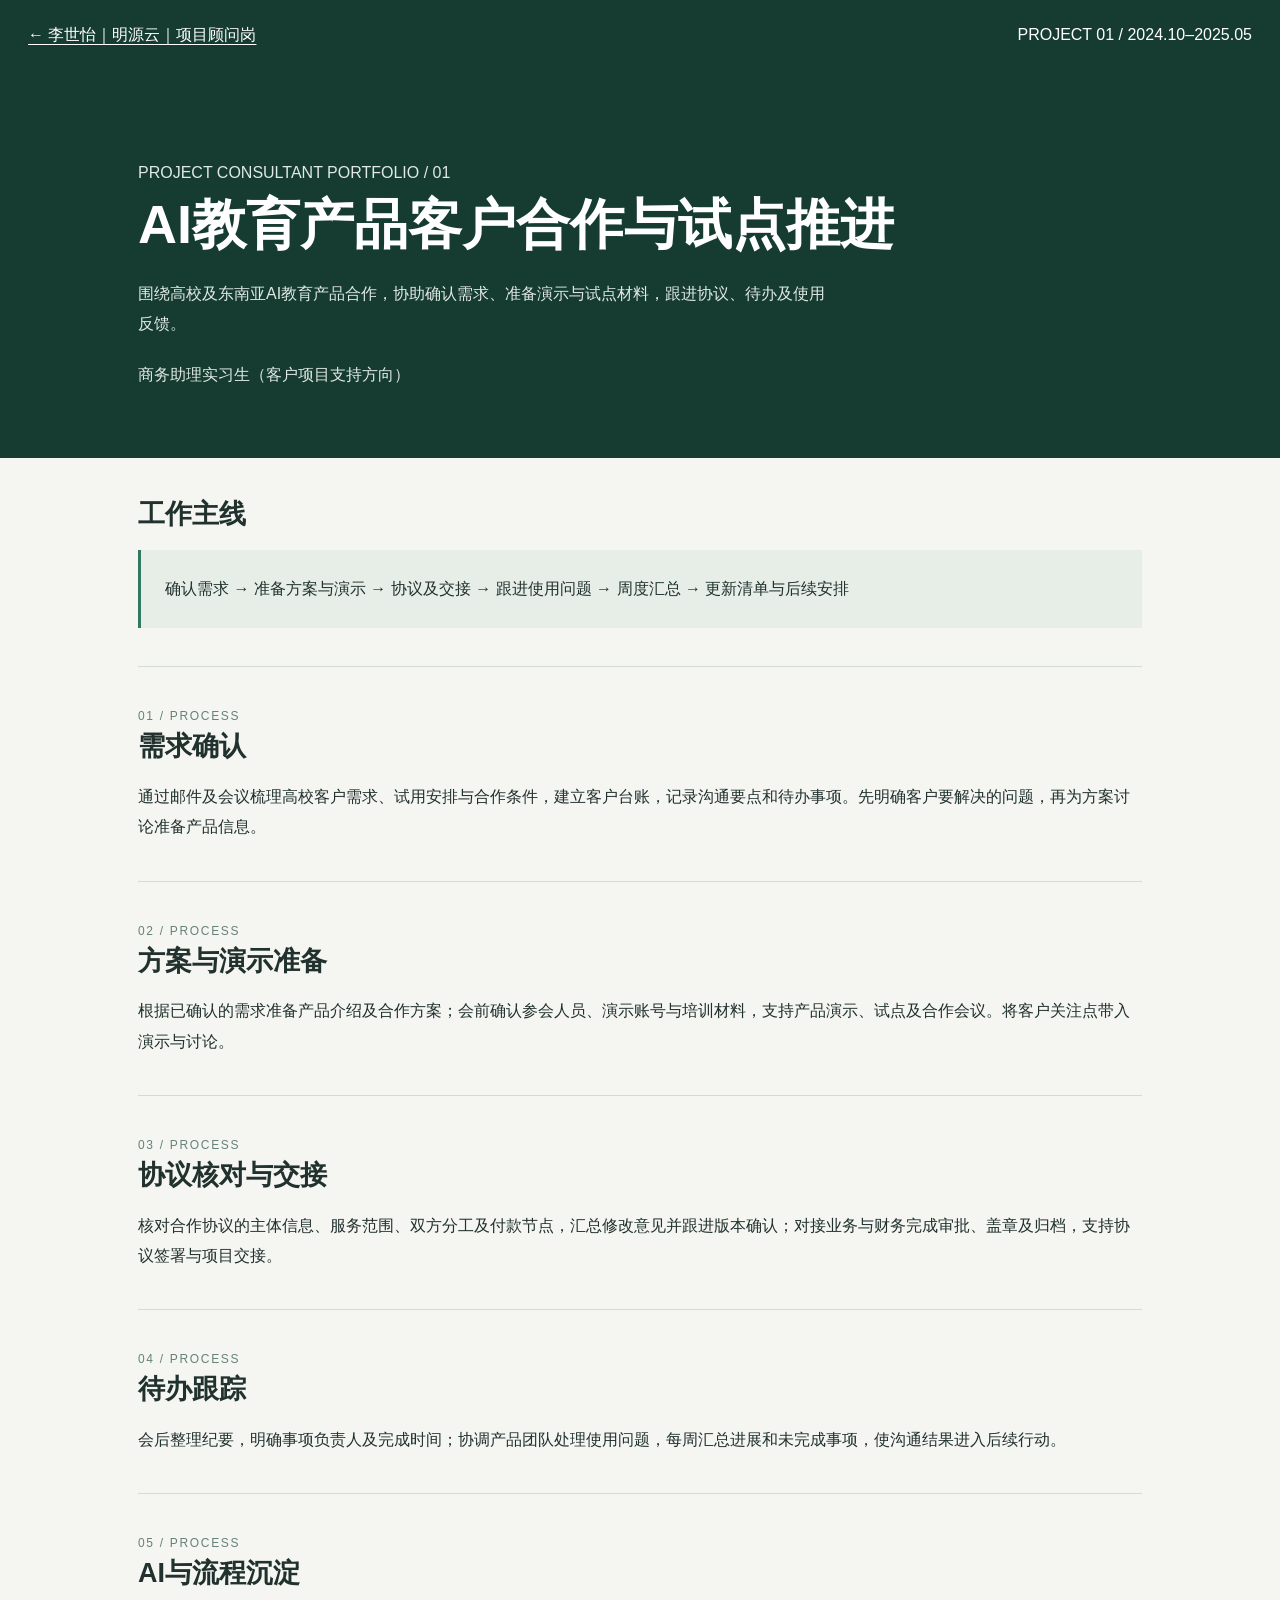
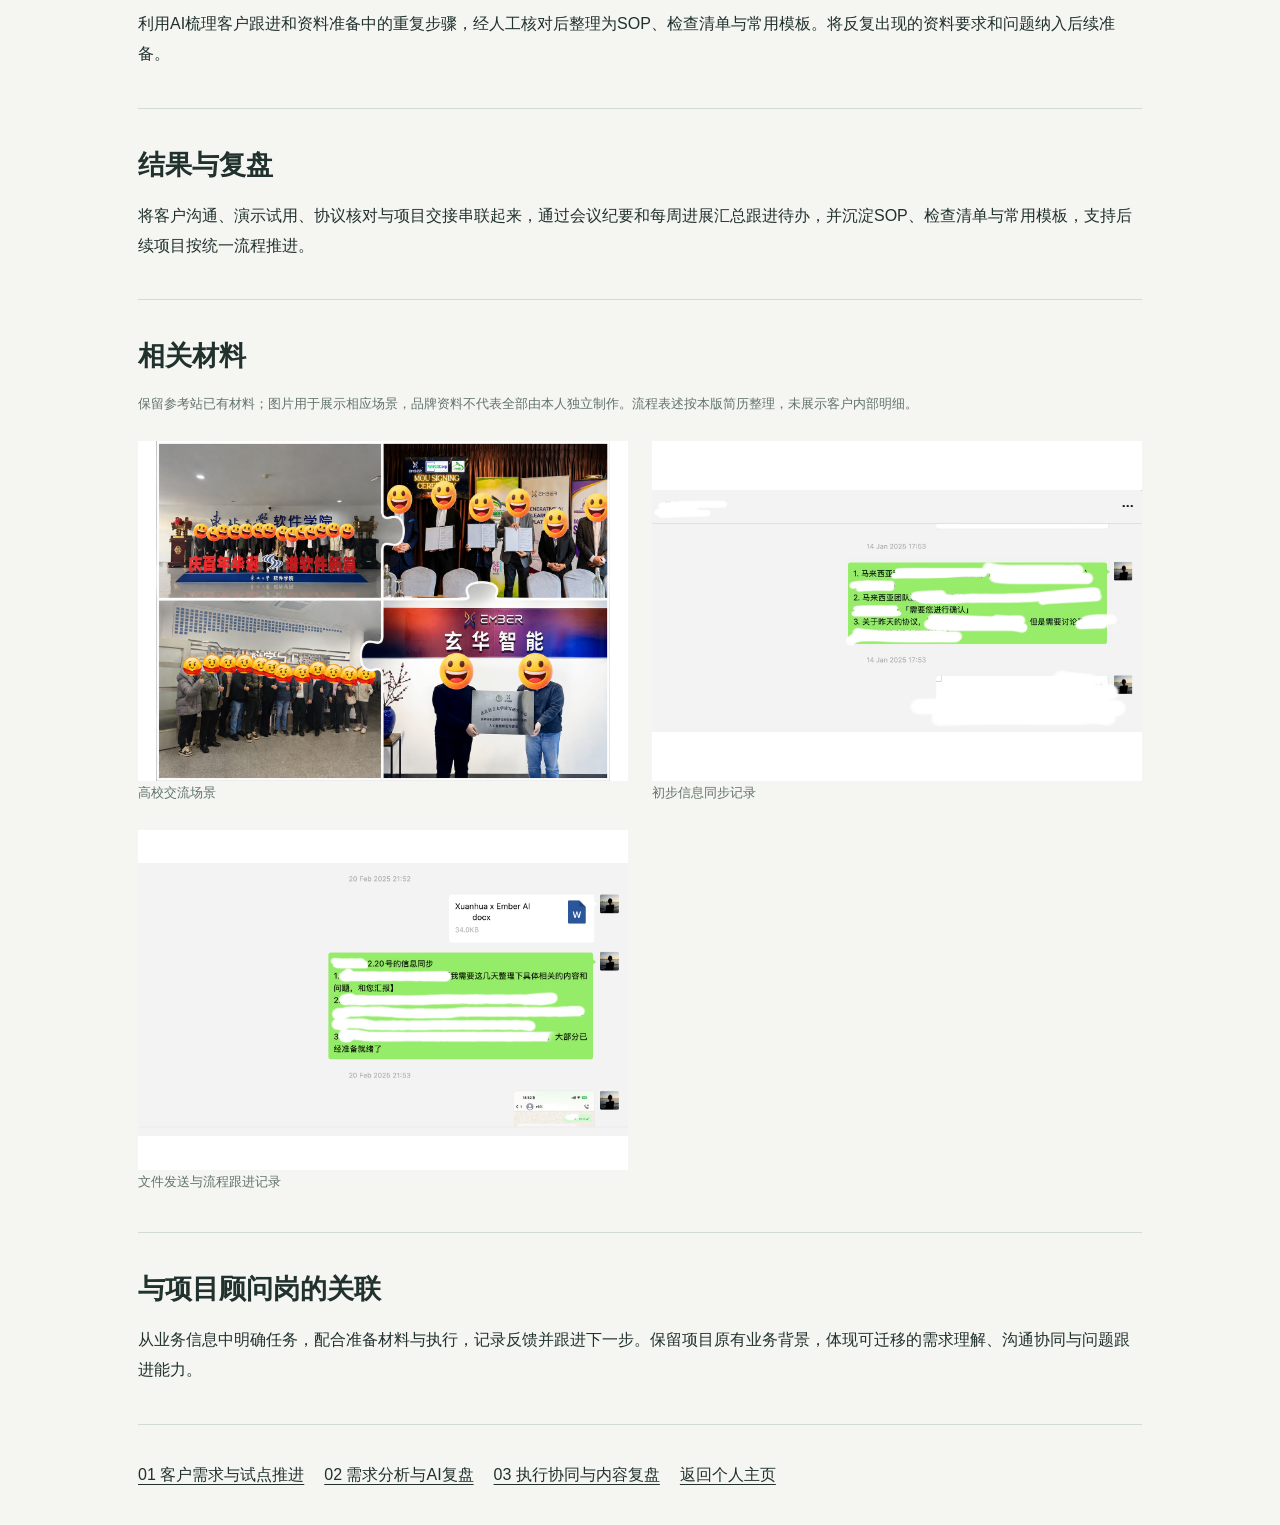
==== docs/projects/ai-education-partnership/case_study.html @ 48160374 "Build Ming Yuan Cloud project consultant portfolio" ====
<!doctype html><html lang="zh-CN"><head><meta charset="UTF-8"><meta name="viewport" content="width=device-width,initial-scale=1"><title>AI教育产品客户合作与试点推进｜李世怡｜明源云项目顾问岗</title><meta name="description" content="围绕高校及东南亚AI教育产品合作，协助确认需求、准备演示与试点材料，跟进协议、待办及使用反馈。"><style>
    :root {
      --ink: #202e2a; --forest: #163c32; --green: #08765d; --blue: #245bd0;
      --pink: #b23768; --gold: #996014; --yellow: #ffe083; --muted: #5c6c66;
      --line: #d8e1dc; --soft: #f3f6f4; --paper: #fff;
    }
    * { box-sizing: border-box; }
    html { scroll-behavior: smooth; scroll-padding-top: 88px; }
    body { margin: 0; color: var(--ink); background: var(--paper); font: 16px/1.75 Inter, -apple-system, BlinkMacSystemFont, "Segoe UI", "PingFang SC", "Microsoft YaHei", sans-serif; letter-spacing: 0; }
    h1, h2, h3, h4, p, figure { margin: 0; }
    h1, h2, h3, h4 { line-height: 1.4; letter-spacing: 0; text-wrap: balance; }
    p { overflow-wrap: anywhere; }
    a { color: inherit; text-underline-offset: 4px; }
    img { display: block; max-width: 100%; height: auto; }
    button { font: inherit; cursor: pointer; touch-action: manipulation; }
    button, a { -webkit-tap-highlight-color: transparent; }
    [hidden] { display: none !important; }
    :focus-visible { outline: 3px solid var(--pink); outline-offset: 5px; }
    .mono { font-family: "SFMono-Regular", Consolas, monospace; font-variant-numeric: tabular-nums; }
    .wrap { width: min(1180px, calc(100% - 64px)); margin-inline: auto; }
    .skip-link { position: fixed; z-index: 100; top: 8px; left: 12px; transform: translateY(-150%); padding: 8px 12px; background: #fff; }
    .skip-link:focus { transform: none; }
    .topbar { position: sticky; top: 0; z-index: 30; min-height: 64px; display: flex; align-items: center; justify-content: space-between; gap: 24px; padding: 0 max(32px, calc((100% - 1180px) / 2)); background: #163c32fa; color: #fff; border-bottom: 1px solid #ffffff26; }
    .brand { display: inline-flex; align-items: center; gap: 10px; text-decoration: none; font-size: 13px; font-weight: 700; white-space: nowrap; }
    .brand-mark { display: grid; place-items: center; width: 28px; height: 28px; border: 1px solid #ffffff80; border-radius: 50%; font-size: 11px; }
    .topnav { display: flex; gap: 22px; overflow: auto; scrollbar-width: none; }
    .topnav::-webkit-scrollbar { display: none; }
    .topnav a { display: inline-flex; align-items: center; flex-shrink: 0; min-height: 44px; color: #d1e2da; font-size: 12px; text-decoration: none; border-bottom: 2px solid transparent; }
    .topnav a:hover, .topnav a[aria-current="location"] { color: #fff; border-bottom-color: var(--yellow); }
    .topnav .privacy-link { color: var(--yellow); font-weight: 750; }
    .hero { position: relative; isolation: isolate; color: #fff; background: var(--forest); }
    .hero::before { content: ""; position: absolute; inset: 0; z-index: -1; background: linear-gradient(90deg, #102b24fa 0%, #102b24ec 43%, #102b2460 75%, #102b2438 100%), url("../../works/covers/ai-partnership.jpg") center / cover no-repeat; }
    .hero-inner { padding-block: 64px 54px; }
    .eyebrow { color: #ffdf8a; font-size: 11px; font-weight: 750; margin-bottom: 22px; }
    h1 { max-width: 790px; font-size: 56px; font-weight: 850; line-height: 1.22; }
    .hero-copy { max-width: 630px; margin-top: 25px; color: #e2eee7; font-size: 17px; line-height: 1.9; }
    .hero-meta { display: flex; flex-wrap: wrap; gap: 8px 24px; margin-top: 30px; color: #e0e9e3; font-size: 12px; }
    .hero-meta span { padding-left: 10px; border-left: 2px solid #ffdf8a; }
    .hero-foot { display: flex; justify-content: space-between; align-items: center; gap: 24px; margin-top: 38px; padding-top: 20px; border-top: 1px solid #ffffff40; }
    .hero-foot p { color: #d1e2da; font-size: 12px; }
    .hero-foot a { display: inline-flex; gap: 18px; align-items: center; min-height: 44px; color: #ffdf8a; font-size: 13px; font-weight: 700; text-decoration: none; }
    .confidential { background: var(--yellow); color: #362807; border-bottom: 1px solid #d9b759; scroll-margin-top: 0; }
    .confidential-inner { display: grid; grid-template-columns: 220px 1fr; gap: 40px; padding-block: 25px; align-items: center; }
    .confidential-label { display: block; font-size: 19px; line-height: 1.4; }
    .confidential-label small { display: block; margin-top: 7px; font-size: 10px; font-weight: 650; }
    .confidential-copy strong { display: block; font-size: 16px; }
    .confidential-copy p { margin-top: 5px; font-size: 12px; }
    .band { border-bottom: 1px solid var(--line); }
    .band.soft { background: var(--soft); }
    .section { padding-block: 76px; scroll-margin-top: 16px; }
    .section-head { display: grid; grid-template-columns: minmax(0, .85fr) minmax(0, 1.15fr); align-items: start; gap: 70px; margin-bottom: 36px; }
    .index { margin-bottom: 12px; color: var(--green); font-size: 11px; font-weight: 750; }
    h2 { font-size: 36px; font-weight: 800; }
    h3 { font-size: 21px; }
    .section-intro { padding-top: 3px; font-size: 15px; color: var(--muted); line-height: 1.95; }
    .section-intro p + p { margin-top: 12px; }
    .work-grid { display: grid; grid-template-columns: repeat(4, minmax(0, 1fr)); gap: 26px; }
    .work-item { --accent: var(--green); padding-top: 24px; border-top: 3px solid var(--accent); }
    .work-item:nth-child(2) { --accent: var(--blue); }
    .work-item:nth-child(3) { --accent: var(--pink); }
    .work-item:nth-child(4) { --accent: var(--gold); }
    .work-number { display: block; color: var(--accent); font: 42px/1.1 "SFMono-Regular", Consolas, monospace; margin-bottom: 19px; }
    .work-item p { margin-top: 12px; font-size: 13px; color: var(--muted); }
    .timeline { display: grid; grid-template-columns: repeat(4, minmax(0, 1fr)); gap: 22px; padding: 0; margin: 0; list-style: none; }
    .stage { --accent: var(--green); position: relative; min-width: 0; padding-top: 29px; }
    .stage:nth-child(2) { --accent: var(--blue); }
    .stage:nth-child(3) { --accent: var(--pink); }
    .stage:nth-child(4) { --accent: var(--gold); }
    .stage::before { content: ""; position: absolute; top: 0; left: 0; right: -22px; height: 3px; background: var(--accent); }
    .stage:last-child::before { right: 0; }
    .stage:not(:last-child)::after { content: "→"; position: absolute; top: -18px; right: -18px; color: var(--accent); background: var(--soft); font-size: 23px; padding-inline: 4px; }
    .stage-top { display: flex; align-items: center; justify-content: space-between; gap: 14px; color: var(--accent); }
    .stage-top strong { font: 48px/1 "SFMono-Regular", Consolas, monospace; }
    .stage-top span { font-size: 10px; font-weight: 750; }
    .stage h3 { font-size: 20px; margin-top: 22px; min-height: 57px; }
    .stage p { min-height: 80px; margin-top: 12px; color: var(--muted); font-size: 13px; }
    .stage-output { min-height: 88px; padding-block: 17px; margin-top: 16px; border-top: 1px solid var(--line); }
    .stage-output small { display: block; font-size: 10px; color: var(--muted); margin-bottom: 5px; }
    .stage-output strong { display: block; font-size: 12px; font-weight: 650; }
    .stage a { display: inline-flex; min-height: 44px; align-items: center; gap: 14px; font-size: 12px; color: var(--accent); text-decoration: none; border-bottom: 1px solid currentColor; }
    .stage a:hover { background: #e5ece8; }
    .collaboration-map { display: grid; grid-template-columns: minmax(0, .8fr) minmax(0, 1fr) minmax(0, 1.25fr); gap: 62px; align-items: center; padding-block: 24px; }
    .partner { position: relative; border-block: 2px solid var(--blue); padding-block: 27px; }
    .map-label { display: block; color: var(--blue); font-size: 10px; font-weight: 750; margin-bottom: 14px; }
    .partner h3 { font-size: 24px; }
    .partner p { color: var(--muted); font-size: 13px; margin-top: 12px; }
    .partner::after { content: "⇄"; position: absolute; right: -46px; top: 50%; transform: translateY(-50%); color: var(--green); font-size: 25px; }
    .my-role { position: relative; padding: 30px 26px; background: var(--forest); color: #fff; border-radius: 4px; }
    .my-role .map-label { color: #a7e6c8; }
    .my-role h3 { font-size: 25px; line-height: 1.5; }
    .my-role ul { list-style: none; margin: 22px 0 0; padding: 0; color: #d8e9df; font-size: 13px; }
    .my-role li { padding-block: 8px; border-top: 1px solid #ffffff2b; }
    .my-role::after { content: ""; position: absolute; width: 31px; height: 1px; right: -31px; top: 50%; background: #95aea0; }
    .teams { display: grid; gap: 12px; position: relative; }
    .teams::before { content: ""; position: absolute; left: -32px; top: 47px; bottom: 47px; border-left: 1px solid #95aea0; }
    .team { --accent: var(--blue); position: relative; display: grid; grid-template-columns: 35px 1fr; gap: 12px; min-height: 94px; align-items: center; padding: 15px 18px; background: var(--soft); border-left: 3px solid var(--accent); }
    .team:nth-child(2) { --accent: var(--green); }
    .team:nth-child(3) { --accent: var(--pink); }
    .team:nth-child(4) { --accent: var(--gold); }
    .team::before { content: ""; position: absolute; left: -32px; width: 29px; top: 50%; height: 1px; background: #95aea0; }
    .team > span { color: var(--accent); font-size: 12px; }
    .team h4 { font-size: 15px; }
    .team p { color: var(--muted); font-size: 12px; margin-top: 4px; }
    .map-note { margin-top: 22px; padding-top: 19px; border-top: 1px solid var(--line); color: var(--muted); font-size: 12px; }
    .followup-table { border-top: 2px solid var(--ink); }
    .followup-row { display: grid; grid-template-columns: .65fr 1.2fr 1.15fr; gap: 36px; align-items: baseline; padding: 23px 0; border-bottom: 1px solid var(--line); }
    .followup-row.header { padding-block: 12px; font-size: 11px; color: var(--muted); }
    .followup-row h3 { font-size: 16px; }
    .followup-row h3 span { font-size: 11px; color: var(--green); margin-right: 10px; }
    .followup-row p { font-size: 13px; color: var(--muted); }
    .followup-row p:last-child { color: var(--ink); }
    .followup-label { display: none; }
    .records { display: grid; grid-template-columns: repeat(3, minmax(0, 1fr)); gap: 30px; margin-top: 32px; }
    .record { padding-top: 16px; border-top: 3px solid var(--green); }
    .record:nth-child(2) { border-top-color: var(--blue); }
    .record:nth-child(3) { border-top-color: var(--pink); }
    .record h4 { font-size: 15px; }
    .record p { margin-top: 7px; font-size: 12px; color: var(--muted); }
    .evidence-notice { display: flex; align-items: baseline; gap: 24px; padding: 17px 22px; margin-bottom: 32px; color: #362807; background: var(--yellow); border-left: 4px solid #ae790b; }
    .evidence-notice strong { flex-shrink: 0; font-size: 14px; }
    .evidence-notice p { font-size: 12px; }
    .evidence-grid { display: grid; grid-template-columns: repeat(6, minmax(0, 1fr)); gap: 38px 26px; }
    .evidence { grid-column: span 2; min-width: 0; scroll-margin-top: 108px; }
    .evidence:nth-child(-n+2) { grid-column: span 3; }
    .evidence:target { outline: 3px solid var(--green); outline-offset: 10px; }
    .evidence-heading { display: flex; align-items: baseline; justify-content: space-between; gap: 12px; padding-bottom: 12px; }
    .evidence-heading span { font-size: 12px; color: var(--green); font-weight: 750; }
    .evidence-heading time { font-size: 11px; color: var(--muted); }
    .evidence-frame { display: block; position: relative; aspect-ratio: 4 / 3; overflow: hidden; background: #eef0ef; border: 1px solid var(--line); cursor: zoom-in; }
    .evidence:nth-child(-n+2) .evidence-frame { aspect-ratio: 1.9 / 1; }
    .evidence-frame img { width: 100%; height: 100%; object-fit: contain; }
    .evidence-frame:hover { outline: 3px solid var(--green); outline-offset: -3px; }
    .evidence figcaption { margin-top: 16px; padding-top: 15px; border-top: 1px solid var(--line); }
    .evidence figcaption strong { display: block; font-size: 16px; }
    .evidence figcaption p { font-size: 12px; color: var(--muted); margin-top: 7px; }
    .outcomes-band { color: #fff; background: var(--forest); }
    .outcomes-band .index { color: #a7e6c8; }
    .outcomes-band .section-intro { color: #d1e2d9; }
    .outcome-grid { display: grid; grid-template-columns: repeat(3, minmax(0, 1fr)); border-block: 1px solid #ffffff42; }
    .outcome { padding: 30px 28px; }
    .outcome:first-child { padding-left: 0; }
    .outcome + .outcome { border-left: 1px solid #ffffff42; }
    .outcome span { font-size: 10px; color: #ffdf8a; }
    .outcome h3 { font-size: 23px; margin-top: 26px; }
    .outcome p { font-size: 13px; margin-top: 12px; color: #d1e2d9; }
    .signing-evidence { width: min(820px, 100%); margin: 32px auto 0; }
    .signing-evidence .evidence-frame { aspect-ratio: 1188 / 573; border-color: #ffffff42; }
    .signing-evidence figcaption { padding-top: 14px; }
    .signing-evidence figcaption strong { font-size: 16px; }
    .signing-evidence figcaption p { margin-top: 4px; color: #d1e2d9; font-size: 13px; }
    .contribution { display: flex; gap: 26px; margin-top: 30px; align-items: baseline; }
    .contribution strong { flex-shrink: 0; color: #ffdf8a; font-size: 13px; }
    .contribution p { color: #d1e2d9; font-size: 13px; }
    .footer { padding-block: 26px; color: var(--muted); font-size: 11px; }
    .footer .wrap { display: flex; align-items: center; justify-content: space-between; gap: 20px; }
    .footer a { display: inline-flex; align-items: center; min-height: 44px; color: var(--green); font-weight: 700; }
    .lightbox { width: min(1320px, calc(100% - 40px)); max-width: none; height: min(920px, calc(100dvh - 40px)); max-height: none; margin: auto; padding: 0; border: 1px solid #ffffff4a; border-radius: 6px; background: #172a23; color: #fff; }
    .lightbox::backdrop { background: #081510e8; }
    .lightbox[open] { display: grid; grid-template-rows: auto auto minmax(0, 1fr) auto; }
    .lightbox-head { display: flex; align-items: center; justify-content: space-between; gap: 18px; padding: 12px 18px; }
    .lightbox-head h2 { font-size: 16px; }
    .icon-button { display: grid; place-items: center; width: 44px; height: 44px; flex-shrink: 0; padding: 0; border: 1px solid #ffffff55; border-radius: 4px; background: transparent; color: #fff; font-size: 25px; }
    .icon-button:hover:not(:disabled) { background: #ffffff20; }
    .icon-button:disabled { opacity: .3; cursor: default; }
    .lightbox-disclosure { padding: 8px 18px; color: #362807; background: var(--yellow); font-size: 12px; font-weight: 650; }
    .lightbox-visual { min-height: 0; display: grid; place-items: center; padding: 14px; }
    .lightbox-visual img { width: 100%; height: 100%; min-height: 0; object-fit: contain; }
    .lightbox-footer { display: grid; grid-template-columns: 44px minmax(0, 1fr) 44px; gap: 18px; align-items: center; padding: 12px 18px; border-top: 1px solid #ffffff30; }
    .lightbox-caption { min-width: 0; text-align: center; }
    .lightbox-caption p { color: #d1e2d9; font-size: 12px; }
    .lightbox-caption a { display: inline-flex; align-items: center; min-height: 32px; font-size: 11px; color: #ffdf8a; }
    @media (max-width: 1000px) {
      h1 { font-size: 48px; max-width: 720px; } h2 { font-size: 32px; }
      .topnav { gap: 16px; } .brand { font-size: 12px; }
      .section-head { gap: 36px; }
      .confidential-inner { grid-template-columns: 190px 1fr; gap: 26px; }
      .work-grid { gap: 22px; } .work-item h3 { font-size: 19px; }
      .timeline { gap: 18px; } .stage::before { right: -18px; }
      .stage h3 { font-size: 18px; min-height: 51px; } .stage p { min-height: 104px; }
      .collaboration-map { gap: 42px; } .partner::after { right: -34px; }
      .my-role { padding: 24px 20px; } .my-role h3 { font-size: 22px; }
      .my-role::after { right: -21px; width: 21px; } .teams::before { left: -22px; }
      .team { padding-inline: 14px; grid-template-columns: 24px 1fr; gap: 8px; }
      .team::before { width: 19px; left: -22px; }
      .evidence-grid { gap: 30px 22px; } .evidence { grid-column: span 3; }
      .outcome h3 { font-size: 21px; } .outcome { padding-inline: 20px; }
    }
    @media (max-width: 760px) {
      html { scroll-padding-top: 104px; }
      .wrap { width: calc(100% - 36px); }
      .topbar { flex-direction: column; align-items: stretch; gap: 0; padding: 12px 18px 0; }
      .brand { font-size: 12px; } .brand-mark { width: 24px; height: 24px; }
      .topnav { width: 100%; gap: 21px; } .topnav a { font-size: 11px; }
      .hero-inner { padding-block: 38px 28px; }
      .hero::before { background-image: linear-gradient(90deg, #102b24ef 0%, #102b24e0 50%, #102b2490 100%), url("../../works/covers/ai-partnership.jpg"); background-position: center, 62% center; }
      h1 { font-size: 34px; line-height: 1.3; }
      .eyebrow { font-size: 10px; margin-bottom: 16px; }
      .hero-copy { font-size: 14px; margin-top: 20px; }
      .hero-meta { margin-top: 20px; gap: 8px 18px; font-size: 10px; }
      .hero-foot { margin-top: 25px; padding-top: 12px; gap: 16px; }
      .hero-foot p { max-width: 190px; font-size: 10px; } .hero-foot a { font-size: 11px; gap: 8px; flex-shrink: 0; }
      .confidential-inner { grid-template-columns: 1fr; padding-block: 21px; gap: 12px; }
      .confidential-label { font-size: 18px; }
      .confidential-label small { display: none; }
      .confidential-copy strong { font-size: 14px; } .confidential-copy p { font-size: 11px; }
      .section { padding-block: 50px; }
      .section-head { grid-template-columns: 1fr; gap: 18px; margin-bottom: 28px; }
      .section-intro { font-size: 14px; } h2 { font-size: 29px; }
      .index { font-size: 10px; margin-bottom: 10px; }
      .work-grid { grid-template-columns: repeat(2, minmax(0, 1fr)); gap: 28px 24px; }
      .work-item { padding-top: 17px; } .work-number { font-size: 33px; margin-bottom: 12px; }
      .work-item h3 { font-size: 19px; } .work-item p { font-size: 12px; margin-top: 8px; }
      .timeline { grid-template-columns: 1fr; gap: 0; }
      .stage { padding: 0 0 30px 63px; margin-left: 9px; border-left: 2px solid var(--accent); }
      .stage:last-child { padding-bottom: 0; }
      .stage::before { display: none; }
      .stage:not(:last-child)::after { content: "↓"; left: -11px; right: auto; top: auto; bottom: 5px; padding: 0; font-size: 22px; }
      .stage-top strong { position: absolute; left: 15px; top: 3px; font-size: 25px; }
      .stage-top span { font-size: 10px; }
      .stage h3 { margin-top: 7px; font-size: 20px; min-height: 0; }
      .stage p { min-height: 0; margin-top: 10px; font-size: 13px; }
      .stage-output { min-height: 0; padding-block: 12px 0; margin-top: 12px; }
      .stage a { margin-top: 8px; font-size: 11px; }
      .collaboration-map { grid-template-columns: 1fr; gap: 38px; padding: 0; }
      .partner { padding-block: 19px; } .partner h3 { font-size: 23px; }
      .map-label { margin-bottom: 10px; }
      .partner::after { content: "↕"; top: auto; bottom: -36px; left: 28px; right: auto; transform: none; }
      .my-role { padding: 24px; } .my-role h3 { font-size: 24px; }
      .my-role h3 br { display: none; }
      .my-role ul { display: flex; flex-wrap: wrap; gap: 8px 22px; margin-top: 15px; }
      .my-role li { font-size: 12px; }
      .my-role::after { top: 100%; right: auto; left: 40px; width: 1px; height: 38px; }
      .teams { margin-left: 62px; }
      .teams::before { top: 0; left: -22px; bottom: 47px; }
      .team { grid-template-columns: 25px 1fr; min-height: 94px; padding: 15px 13px; }
      .team h4 { font-size: 14px; } .team p { font-size: 11px; }
      .map-note { margin-top: 25px; font-size: 11px; }
      .followup-row { grid-template-columns: 1fr; gap: 10px; padding-block: 22px; }
      .followup-row.header { display: none; }
      .followup-row p { display: grid; grid-template-columns: 68px 1fr; gap: 15px; font-size: 12px; }
      .followup-label { display: inline; color: var(--muted); font-size: 11px; }
      .records { grid-template-columns: 1fr; gap: 20px; }
      .record { display: grid; grid-template-columns: 100px 1fr; gap: 18px; }
      .record h4 { font-size: 14px; } .record p { margin: 0; }
      .evidence-notice { display: block; padding: 15px 17px; margin-bottom: 27px; }
      .evidence-notice p { margin-top: 6px; font-size: 11px; }
      .evidence-grid { grid-template-columns: 1fr; gap: 30px; }
      .evidence, .evidence:nth-child(-n+2) { grid-column: auto; }
      .evidence-heading { padding-bottom: 9px; }
      .evidence figcaption { margin-top: 12px; padding-top: 12px; }
      .outcome-grid { grid-template-columns: 1fr; }
      .outcome, .outcome:first-child { padding: 23px 0; }
      .outcome + .outcome { border-left: 0; border-top: 1px solid #ffffff42; }
      .outcome h3 { margin-top: 10px; font-size: 23px; } .outcome p { margin-top: 8px; }
      .contribution { display: block; margin-top: 25px; } .contribution p { margin-top: 10px; font-size: 12px; }
      .footer .wrap { flex-direction: column; align-items: flex-start; gap: 5px; }
      .lightbox { width: calc(100% - 16px); height: calc(100dvh - 24px); }
      .lightbox-head { padding: 10px 12px; gap: 12px; } .lightbox-head h2 { font-size: 14px; }
      .lightbox-disclosure { padding: 8px 12px; font-size: 11px; }
      .lightbox-visual { padding: 8px; }
      .lightbox-footer { gap: 10px; padding: 12px; } .lightbox-caption p { font-size: 11px; }
    }
    @media (prefers-reduced-motion: reduce) { html { scroll-behavior: auto; } }
  
body{background:#f5f5f1;color:#20312e;font:16px/1.9 -apple-system,BlinkMacSystemFont,"PingFang SC",sans-serif} .case-wrap{max-width:1060px;margin:auto;padding:0 28px}.case-top{background:#163c32;color:white;padding:20px 28px;display:flex;justify-content:space-between;gap:20px;flex-wrap:wrap}.case-top a{color:inherit}.case-hero{background:#163c32;color:white;padding:68px 0}.case-hero h1{font-size:clamp(30px,5vw,54px);line-height:1.3;max-width:900px}.case-hero p{max-width:700px;margin-top:20px;color:#e0e9e3}.case-section{padding:38px 0;border-bottom:1px solid #d2dcd5}.case-section h2{font-size:27px;margin-bottom:16px}.label{font-size:12px;color:#658277;letter-spacing:.14em}.loop{padding:24px;background:#e7eee8;border-left:3px solid #327861}.evidence-grid{display:grid;grid-template-columns:repeat(2,minmax(0,1fr));gap:24px;margin-top:24px}.evidence-grid img{width:100%;height:340px;object-fit:contain;background:white}.evidence-grid figure{margin:0}.evidence-grid figcaption,.note{font-size:13px;color:#62746c}.project-nav{display:flex;flex-wrap:wrap;gap:20px;padding:35px 0}.cta{display:inline-block;margin:20px 0;background:#163c32;color:white;padding:12px 20px}.proof{padding:24px;border:1px solid #cbd7cf;background:white}@media(max-width:640px){.evidence-grid{grid-template-columns:1fr}.case-hero{padding:40px 0}.case-top{font-size:13px}.evidence-grid img{height:280px}}</style></head><body><header class="case-top"><a href="../../index.html">← 李世怡｜明源云｜项目顾问岗</a><span>PROJECT 01 / 2024.10–2025.05</span></header><main><div class="case-hero"><div class="case-wrap"><p>PROJECT CONSULTANT PORTFOLIO / 01</p><h1>AI教育产品客户合作与试点推进</h1><p>围绕高校及东南亚AI教育产品合作，协助确认需求、准备演示与试点材料，跟进协议、待办及使用反馈。</p><p>商务助理实习生（客户项目支持方向）</p></div></div><div class="case-wrap"><section class="case-section"><h2>工作主线</h2><p class="loop">确认需求 → 准备方案与演示 → 协议及交接 → 跟进使用问题 → 周度汇总 → 更新清单与后续安排</p></section><section id="step-0" class="case-section"><p class="label">01 / PROCESS</p><h2>需求确认</h2><p>通过邮件及会议梳理高校客户需求、试用安排与合作条件，建立客户台账，记录沟通要点和待办事项。先明确客户要解决的问题，再为方案讨论准备产品信息。</p></section><section id="step-1" class="case-section"><p class="label">02 / PROCESS</p><h2>方案与演示准备</h2><p>根据已确认的需求准备产品介绍及合作方案；会前确认参会人员、演示账号与培训材料，支持产品演示、试点及合作会议。将客户关注点带入演示与讨论。</p></section><section id="step-2" class="case-section"><p class="label">03 / PROCESS</p><h2>协议核对与交接</h2><p>核对合作协议的主体信息、服务范围、双方分工及付款节点，汇总修改意见并跟进版本确认；对接业务与财务完成审批、盖章及归档，支持协议签署与项目交接。</p></section><section id="step-3" class="case-section"><p class="label">04 / PROCESS</p><h2>待办跟踪</h2><p>会后整理纪要，明确事项负责人及完成时间；协调产品团队处理使用问题，每周汇总进展和未完成事项，使沟通结果进入后续行动。</p></section><section id="step-4" class="case-section"><p class="label">05 / PROCESS</p><h2>AI与流程沉淀</h2><p>利用AI梳理客户跟进和资料准备中的重复步骤，经人工核对后整理为SOP、检查清单与常用模板。将反复出现的资料要求和问题纳入后续准备。</p></section><section class="case-section"><h2>结果与复盘</h2><p>将客户沟通、演示试用、协议核对与项目交接串联起来，通过会议纪要和每周进展汇总跟进待办，并沉淀SOP、检查清单与常用模板，支持后续项目按统一流程推进。</p></section><section class="case-section"><h2>相关材料</h2><p class="note">保留参考站已有材料；图片用于展示相应场景，品牌资料不代表全部由本人独立制作。流程表述按本版简历整理，未展示客户内部明细。</p><div class="evidence-grid"><figure><a href="../../works/covers/education-pilot.png" target="_blank" rel="noopener"><img src="../../works/covers/education-pilot.png" alt="高校交流场景" loading="lazy"></a><figcaption>高校交流场景</figcaption></figure><figure><a href="assets/evidence-latest-01.jpg" target="_blank" rel="noopener"><img src="assets/evidence-latest-01.jpg" alt="初步信息同步记录" loading="lazy"></a><figcaption>初步信息同步记录</figcaption></figure><figure><a href="assets/evidence-latest-04.jpg" target="_blank" rel="noopener"><img src="assets/evidence-latest-04.jpg" alt="文件发送与流程跟进记录" loading="lazy"></a><figcaption>文件发送与流程跟进记录</figcaption></figure></div></section><section class="case-section"><h2>与项目顾问岗的关联</h2><p>从业务信息中明确任务，配合准备材料与执行，记录反馈并跟进下一步。保留项目原有业务背景，体现可迁移的需求理解、沟通协同与问题跟进能力。</p></section><nav class="project-nav" aria-label="其他项目"><a href="../ai-education-partnership/case_study.html">01 客户需求与试点推进</a><a href="../ai-news-dashboard/case_study.html">02 需求分析与AI复盘</a><a href="../zus-everywhere/case_study.html">03 执行协同与内容复盘</a><a href="../../index.html">返回个人主页</a></nav></div></main></body></html>
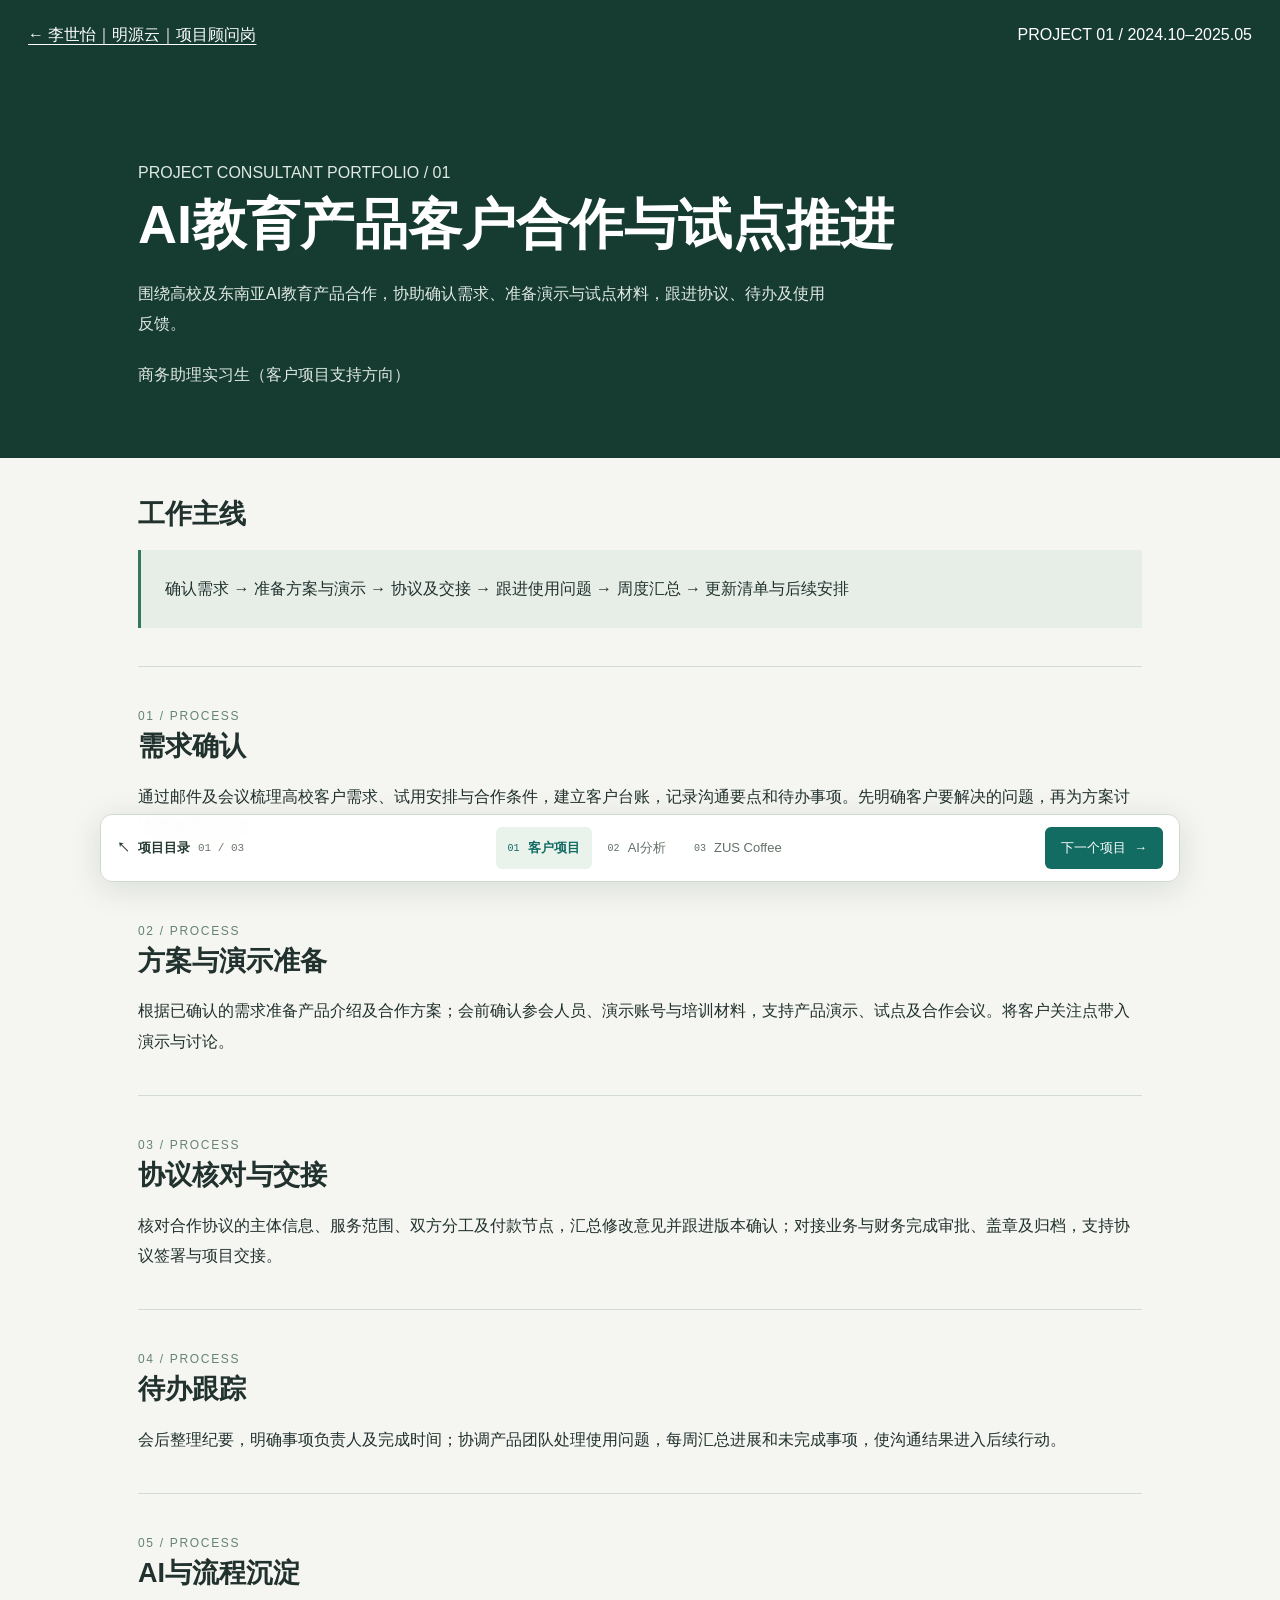
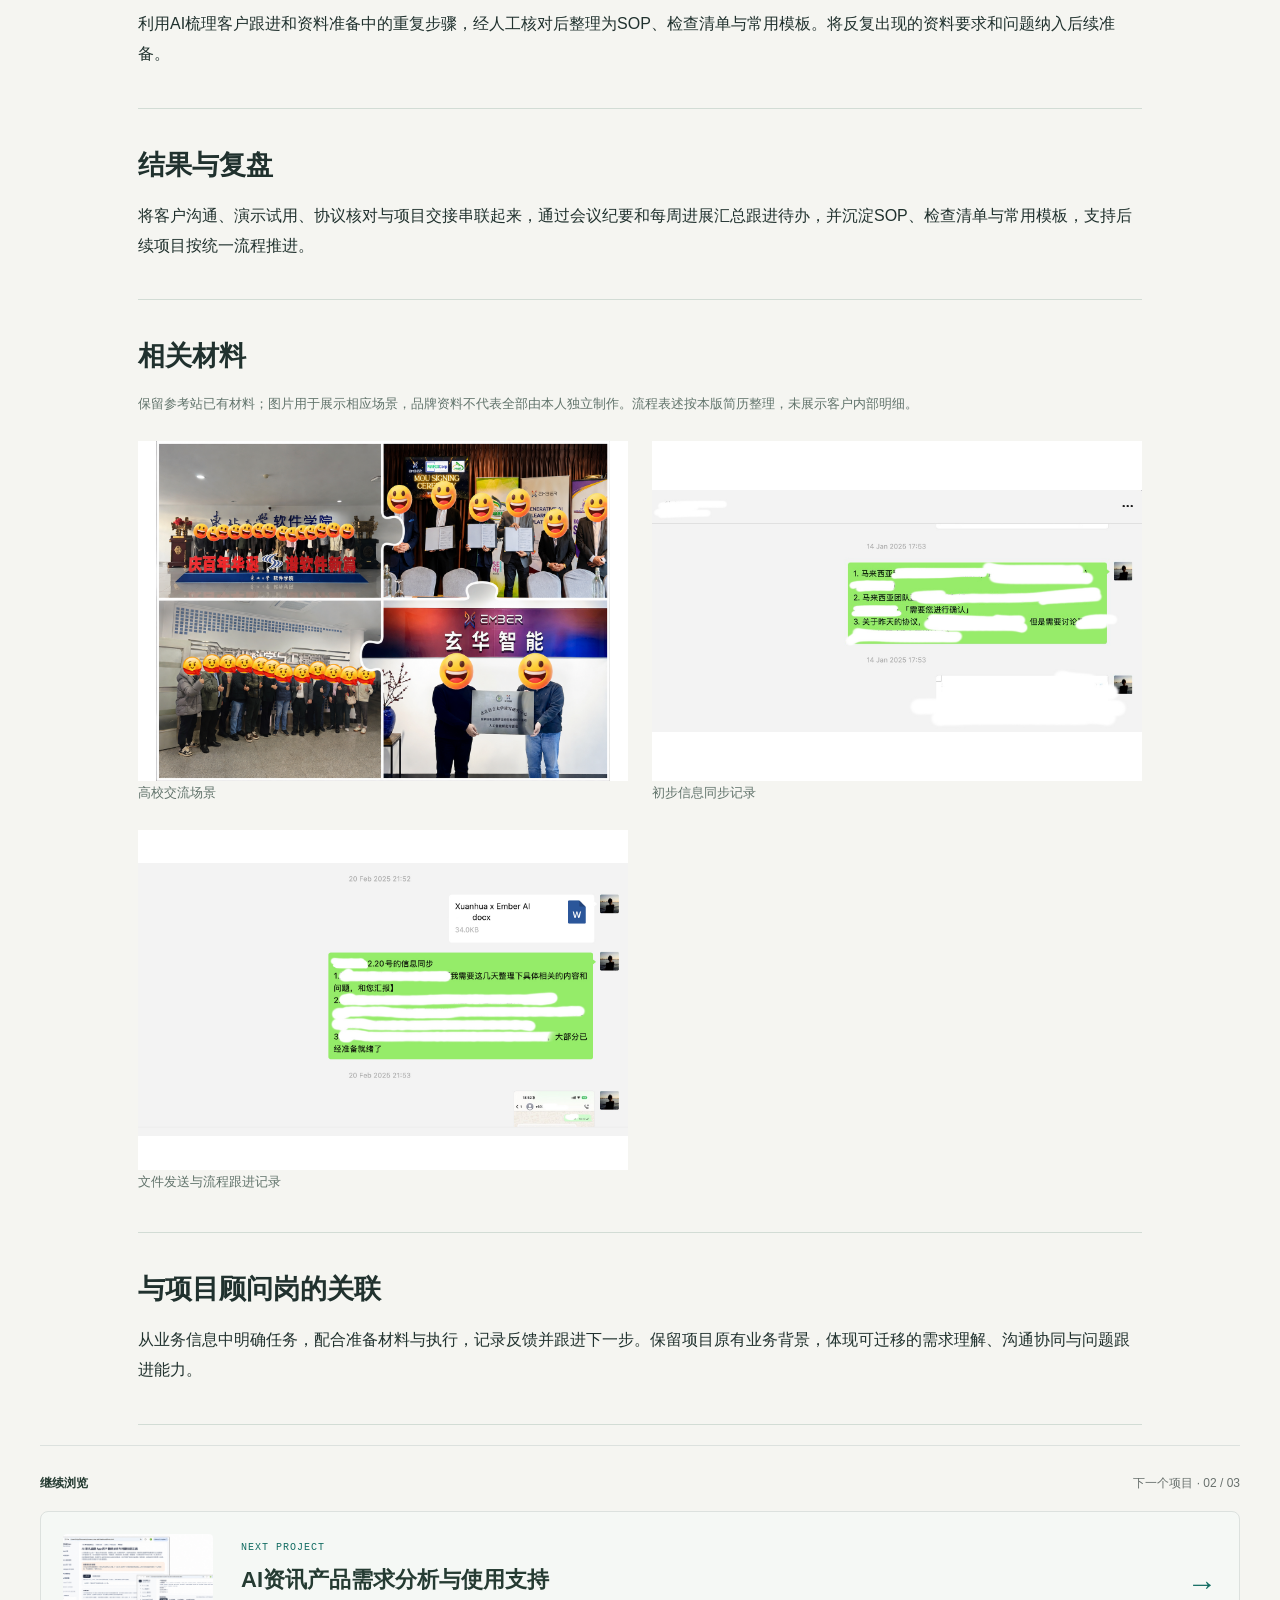
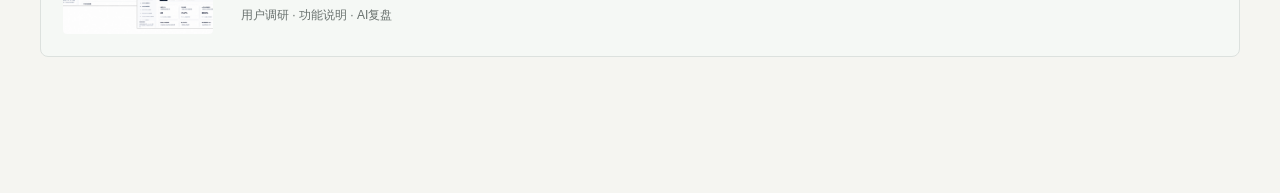
==== commit 0aa97d52: "Remove visual blur and add persistent project switching" ====
--- a/docs/projects/ai-education-partnership/case_study.html
+++ b/docs/projects/ai-education-partnership/case_study.html
@@ -262,4 +262,4 @@
     }
     @media (prefers-reduced-motion: reduce) { html { scroll-behavior: auto; } }
   
-body{background:#f5f5f1;color:#20312e;font:16px/1.9 -apple-system,BlinkMacSystemFont,"PingFang SC",sans-serif} .case-wrap{max-width:1060px;margin:auto;padding:0 28px}.case-top{background:#163c32;color:white;padding:20px 28px;display:flex;justify-content:space-between;gap:20px;flex-wrap:wrap}.case-top a{color:inherit}.case-hero{background:#163c32;color:white;padding:68px 0}.case-hero h1{font-size:clamp(30px,5vw,54px);line-height:1.3;max-width:900px}.case-hero p{max-width:700px;margin-top:20px;color:#e0e9e3}.case-section{padding:38px 0;border-bottom:1px solid #d2dcd5}.case-section h2{font-size:27px;margin-bottom:16px}.label{font-size:12px;color:#658277;letter-spacing:.14em}.loop{padding:24px;background:#e7eee8;border-left:3px solid #327861}.evidence-grid{display:grid;grid-template-columns:repeat(2,minmax(0,1fr));gap:24px;margin-top:24px}.evidence-grid img{width:100%;height:340px;object-fit:contain;background:white}.evidence-grid figure{margin:0}.evidence-grid figcaption,.note{font-size:13px;color:#62746c}.project-nav{display:flex;flex-wrap:wrap;gap:20px;padding:35px 0}.cta{display:inline-block;margin:20px 0;background:#163c32;color:white;padding:12px 20px}.proof{padding:24px;border:1px solid #cbd7cf;background:white}@media(max-width:640px){.evidence-grid{grid-template-columns:1fr}.case-hero{padding:40px 0}.case-top{font-size:13px}.evidence-grid img{height:280px}}</style></head><body><header class="case-top"><a href="../../index.html">← 李世怡｜明源云｜项目顾问岗</a><span>PROJECT 01 / 2024.10–2025.05</span></header><main><div class="case-hero"><div class="case-wrap"><p>PROJECT CONSULTANT PORTFOLIO / 01</p><h1>AI教育产品客户合作与试点推进</h1><p>围绕高校及东南亚AI教育产品合作，协助确认需求、准备演示与试点材料，跟进协议、待办及使用反馈。</p><p>商务助理实习生（客户项目支持方向）</p></div></div><div class="case-wrap"><section class="case-section"><h2>工作主线</h2><p class="loop">确认需求 → 准备方案与演示 → 协议及交接 → 跟进使用问题 → 周度汇总 → 更新清单与后续安排</p></section><section id="step-0" class="case-section"><p class="label">01 / PROCESS</p><h2>需求确认</h2><p>通过邮件及会议梳理高校客户需求、试用安排与合作条件，建立客户台账，记录沟通要点和待办事项。先明确客户要解决的问题，再为方案讨论准备产品信息。</p></section><section id="step-1" class="case-section"><p class="label">02 / PROCESS</p><h2>方案与演示准备</h2><p>根据已确认的需求准备产品介绍及合作方案；会前确认参会人员、演示账号与培训材料，支持产品演示、试点及合作会议。将客户关注点带入演示与讨论。</p></section><section id="step-2" class="case-section"><p class="label">03 / PROCESS</p><h2>协议核对与交接</h2><p>核对合作协议的主体信息、服务范围、双方分工及付款节点，汇总修改意见并跟进版本确认；对接业务与财务完成审批、盖章及归档，支持协议签署与项目交接。</p></section><section id="step-3" class="case-section"><p class="label">04 / PROCESS</p><h2>待办跟踪</h2><p>会后整理纪要，明确事项负责人及完成时间；协调产品团队处理使用问题，每周汇总进展和未完成事项，使沟通结果进入后续行动。</p></section><section id="step-4" class="case-section"><p class="label">05 / PROCESS</p><h2>AI与流程沉淀</h2><p>利用AI梳理客户跟进和资料准备中的重复步骤，经人工核对后整理为SOP、检查清单与常用模板。将反复出现的资料要求和问题纳入后续准备。</p></section><section class="case-section"><h2>结果与复盘</h2><p>将客户沟通、演示试用、协议核对与项目交接串联起来，通过会议纪要和每周进展汇总跟进待办，并沉淀SOP、检查清单与常用模板，支持后续项目按统一流程推进。</p></section><section class="case-section"><h2>相关材料</h2><p class="note">保留参考站已有材料；图片用于展示相应场景，品牌资料不代表全部由本人独立制作。流程表述按本版简历整理，未展示客户内部明细。</p><div class="evidence-grid"><figure><a href="../../works/covers/education-pilot.png" target="_blank" rel="noopener"><img src="../../works/covers/education-pilot.png" alt="高校交流场景" loading="lazy"></a><figcaption>高校交流场景</figcaption></figure><figure><a href="assets/evidence-latest-01.jpg" target="_blank" rel="noopener"><img src="assets/evidence-latest-01.jpg" alt="初步信息同步记录" loading="lazy"></a><figcaption>初步信息同步记录</figcaption></figure><figure><a href="assets/evidence-latest-04.jpg" target="_blank" rel="noopener"><img src="assets/evidence-latest-04.jpg" alt="文件发送与流程跟进记录" loading="lazy"></a><figcaption>文件发送与流程跟进记录</figcaption></figure></div></section><section class="case-section"><h2>与项目顾问岗的关联</h2><p>从业务信息中明确任务，配合准备材料与执行，记录反馈并跟进下一步。保留项目原有业务背景，体现可迁移的需求理解、沟通协同与问题跟进能力。</p></section><nav class="project-nav" aria-label="其他项目"><a href="../ai-education-partnership/case_study.html">01 客户需求与试点推进</a><a href="../ai-news-dashboard/case_study.html">02 需求分析与AI复盘</a><a href="../zus-everywhere/case_study.html">03 执行协同与内容复盘</a><a href="../../index.html">返回个人主页</a></nav></div></main></body></html>+body{background:#f5f5f1;color:#20312e;font:16px/1.9 -apple-system,BlinkMacSystemFont,"PingFang SC",sans-serif} .case-wrap{max-width:1060px;margin:auto;padding:0 28px}.case-top{background:#163c32;color:white;padding:20px 28px;display:flex;justify-content:space-between;gap:20px;flex-wrap:wrap}.case-top a{color:inherit}.case-hero{background:#163c32;color:white;padding:68px 0}.case-hero h1{font-size:clamp(30px,5vw,54px);line-height:1.3;max-width:900px}.case-hero p{max-width:700px;margin-top:20px;color:#e0e9e3}.case-section{padding:38px 0;border-bottom:1px solid #d2dcd5}.case-section h2{font-size:27px;margin-bottom:16px}.label{font-size:12px;color:#658277;letter-spacing:.14em}.loop{padding:24px;background:#e7eee8;border-left:3px solid #327861}.evidence-grid{display:grid;grid-template-columns:repeat(2,minmax(0,1fr));gap:24px;margin-top:24px}.evidence-grid img{width:100%;height:340px;object-fit:contain;background:white}.evidence-grid figure{margin:0}.evidence-grid figcaption,.note{font-size:13px;color:#62746c}.project-nav{display:flex;flex-wrap:wrap;gap:20px;padding:35px 0}.cta{display:inline-block;margin:20px 0;background:#163c32;color:white;padding:12px 20px}.proof{padding:24px;border:1px solid #cbd7cf;background:white}@media(max-width:640px){.evidence-grid{grid-template-columns:1fr}.case-hero{padding:40px 0}.case-top{font-size:13px}.evidence-grid img{height:280px}}</style><link rel="stylesheet" href="../project-navigation.css"></head><body><header class="case-top"><a href="../../index.html">← 李世怡｜明源云｜项目顾问岗</a><span>PROJECT 01 / 2024.10–2025.05</span></header><main><div class="case-hero"><div class="case-wrap"><p>PROJECT CONSULTANT PORTFOLIO / 01</p><h1>AI教育产品客户合作与试点推进</h1><p>围绕高校及东南亚AI教育产品合作，协助确认需求、准备演示与试点材料，跟进协议、待办及使用反馈。</p><p>商务助理实习生（客户项目支持方向）</p></div></div><div class="case-wrap"><section class="case-section"><h2>工作主线</h2><p class="loop">确认需求 → 准备方案与演示 → 协议及交接 → 跟进使用问题 → 周度汇总 → 更新清单与后续安排</p></section><section id="step-0" class="case-section"><p class="label">01 / PROCESS</p><h2>需求确认</h2><p>通过邮件及会议梳理高校客户需求、试用安排与合作条件，建立客户台账，记录沟通要点和待办事项。先明确客户要解决的问题，再为方案讨论准备产品信息。</p></section><section id="step-1" class="case-section"><p class="label">02 / PROCESS</p><h2>方案与演示准备</h2><p>根据已确认的需求准备产品介绍及合作方案；会前确认参会人员、演示账号与培训材料，支持产品演示、试点及合作会议。将客户关注点带入演示与讨论。</p></section><section id="step-2" class="case-section"><p class="label">03 / PROCESS</p><h2>协议核对与交接</h2><p>核对合作协议的主体信息、服务范围、双方分工及付款节点，汇总修改意见并跟进版本确认；对接业务与财务完成审批、盖章及归档，支持协议签署与项目交接。</p></section><section id="step-3" class="case-section"><p class="label">04 / PROCESS</p><h2>待办跟踪</h2><p>会后整理纪要，明确事项负责人及完成时间；协调产品团队处理使用问题，每周汇总进展和未完成事项，使沟通结果进入后续行动。</p></section><section id="step-4" class="case-section"><p class="label">05 / PROCESS</p><h2>AI与流程沉淀</h2><p>利用AI梳理客户跟进和资料准备中的重复步骤，经人工核对后整理为SOP、检查清单与常用模板。将反复出现的资料要求和问题纳入后续准备。</p></section><section class="case-section"><h2>结果与复盘</h2><p>将客户沟通、演示试用、协议核对与项目交接串联起来，通过会议纪要和每周进展汇总跟进待办，并沉淀SOP、检查清单与常用模板，支持后续项目按统一流程推进。</p></section><section class="case-section"><h2>相关材料</h2><p class="note">保留参考站已有材料；图片用于展示相应场景，品牌资料不代表全部由本人独立制作。流程表述按本版简历整理，未展示客户内部明细。</p><div class="evidence-grid"><figure><a href="../../works/covers/education-pilot.png" target="_blank" rel="noopener"><img src="../../works/covers/education-pilot.png" alt="高校交流场景" loading="lazy"></a><figcaption>高校交流场景</figcaption></figure><figure><a href="assets/evidence-latest-01.jpg" target="_blank" rel="noopener"><img src="assets/evidence-latest-01.jpg" alt="初步信息同步记录" loading="lazy"></a><figcaption>初步信息同步记录</figcaption></figure><figure><a href="assets/evidence-latest-04.jpg" target="_blank" rel="noopener"><img src="assets/evidence-latest-04.jpg" alt="文件发送与流程跟进记录" loading="lazy"></a><figcaption>文件发送与流程跟进记录</figcaption></figure></div></section><section class="case-section"><h2>与项目顾问岗的关联</h2><p>从业务信息中明确任务，配合准备材料与执行，记录反馈并跟进下一步。保留项目原有业务背景，体现可迁移的需求理解、沟通协同与问题跟进能力。</p></section></div></main><script src="../project-navigation.js"></script></body></html>
--- a/docs/projects/project-navigation.css
+++ b/docs/projects/project-navigation.css
@@ -0,0 +1,63 @@
+.has-project-browser { padding-bottom: 100px; }
+.project-browser { position: fixed; z-index: 60; inset: auto 24px 18px; color: #253b32; font: 13px/1.5 -apple-system, BlinkMacSystemFont, "Segoe UI", "PingFang SC", "Microsoft YaHei", sans-serif; }
+.project-browser-inner { display: flex; align-items: center; justify-content: space-between; gap: 22px; max-width: 1080px; margin-inline: auto; padding: 12px 16px; border: 1px solid #ced9d0; border-radius: 12px; background: #fffffff5; box-shadow: 0 6px 32px #203c3021; backdrop-filter: blur(16px); }
+.project-browser a { display: inline-flex; align-items: center; justify-content: center; gap: 8px; min-height: 42px; color: inherit; text-decoration: none; white-space: nowrap; }
+.project-browser a:focus-visible, .project-continuation a:focus-visible { outline: 2px solid #126c62; outline-offset: 4px; }
+.project-browser-home { font-weight: 600; }
+.project-browser-count { color: #6c786f; font: 11px/1.5 monospace; font-weight: 400; }
+.project-browser-list { display: flex; gap: 4px; }
+.project-browser-list a { padding-inline: 12px; border-radius: 6px; color: #637067; }
+.project-browser-list a > span { font: 10px/1.5 monospace; }
+.project-browser-list a[aria-current="page"] { background: #eaf2ec; color: #126c62; font-weight: 650; }
+.project-browser-list a:hover, .project-browser-home:hover { color: #126c62; background: #f1f6f2; }
+.project-browser-actions { display: flex; align-items: center; gap: 18px; }
+.project-browser-actions .project-browser-next { padding-inline: 16px; border-radius: 6px; background: #126c62; color: #fff; }
+.project-browser-next:hover { background: #0e514a; }
+.project-browser-end { color: #6c786f; font-size: 12px; white-space: nowrap; }
+.project-continuation { width: min(1280px, calc(100% - 80px)); margin: 20px auto 36px; padding-top: 26px; border-top: 1px solid #dce1de; color: #253b32; }
+.project-continuation-heading { display: flex; justify-content: space-between; gap: 16px; margin-bottom: 16px; color: #69716e; font-size: 12px; }
+.project-continuation-heading > span:first-child { font-weight: 650; color: #253b32; }
+.project-continuation-card { display: flex; align-items: center; gap: 28px; padding: 22px; border: 1px solid #dce1de; border-radius: 8px; background: #f5f8f5; color: inherit; text-decoration: none; transition: border-color .2s, background .2s; }
+.project-continuation-card:hover { border-color: #92afa0; background: #eef5ef; }
+.project-continuation-card > img { width: 150px; height: 100px; object-fit: cover; border-radius: 4px; }
+.project-continuation-copy { display: grid; gap: 8px; }
+.project-continuation-copy > small { color: #126c62; font: 10px/1.5 monospace; letter-spacing: .1em; }
+.project-continuation-copy > strong { font-size: 22px; line-height: 1.5; }
+.project-continuation-copy > span { color: #69716e; font-size: 12px; }
+.project-continuation-arrow { margin-left: auto; color: #126c62; font-size: 30px; }
+.project-complete { display: flex; align-items: center; justify-content: space-between; gap: 20px; padding: 24px; background: #f5f8f5; border-radius: 8px; }
+.project-complete p { margin: 0; font-size: 16px; }
+.project-complete a { display: inline-flex; gap: 12px; align-items: center; min-height: 44px; color: #126c62; font-size: 13px; text-decoration: none; }
+@media (max-width: 1050px) {
+  .project-browser-inner { gap: 12px; }
+  .project-browser-list a { padding-inline: 8px; }
+  .project-browser-count { display: none; }
+  .project-browser-actions { gap: 12px; }
+}
+@media (max-width: 800px) {
+  .has-project-browser { padding-bottom: calc(138px + env(safe-area-inset-bottom)); }
+  .project-browser { inset: auto 12px 10px; bottom: calc(10px + env(safe-area-inset-bottom)); font-size: 12px; }
+  .project-browser-inner { flex-wrap: wrap; column-gap: 12px; row-gap: 4px; padding: 8px 12px; }
+  .project-browser-home { margin-right: auto; }
+  .project-browser-count { display: inline; }
+  .project-browser-list { order: 3; width: 100%; border-top: 1px solid #e4eae5; padding-top: 4px; }
+  .project-browser-list a { flex: 1; min-height: 36px; }
+  .project-browser-actions { gap: 12px; }
+  .project-browser-actions a { gap: 4px; }
+  .project-browser-actions .project-browser-next { padding-inline: 12px; }
+  .project-continuation { width: calc(100% - 40px); }
+  .project-continuation-card { gap: 16px; padding: 16px; }
+  .project-continuation-card > img { width: 96px; height: 96px; }
+  .project-continuation-copy > strong { font-size: 17px; }
+}
+@media (max-width: 420px) {
+  .project-browser-count { display: none; }
+  .project-browser-inner { column-gap: 8px; }
+  .project-browser-actions { gap: 8px; }
+  .project-continuation-card > img { width: 64px; height: 80px; }
+  .project-continuation-copy > strong { font-size: 15px; }
+  .project-continuation-copy > span { font-size: 11px; }
+  .project-continuation-arrow { font-size: 22px; }
+  .project-complete { align-items: flex-start; flex-direction: column; gap: 8px; }
+}
+@media print { .project-browser, .project-continuation { display: none; } .has-project-browser { padding-bottom: 0; } }
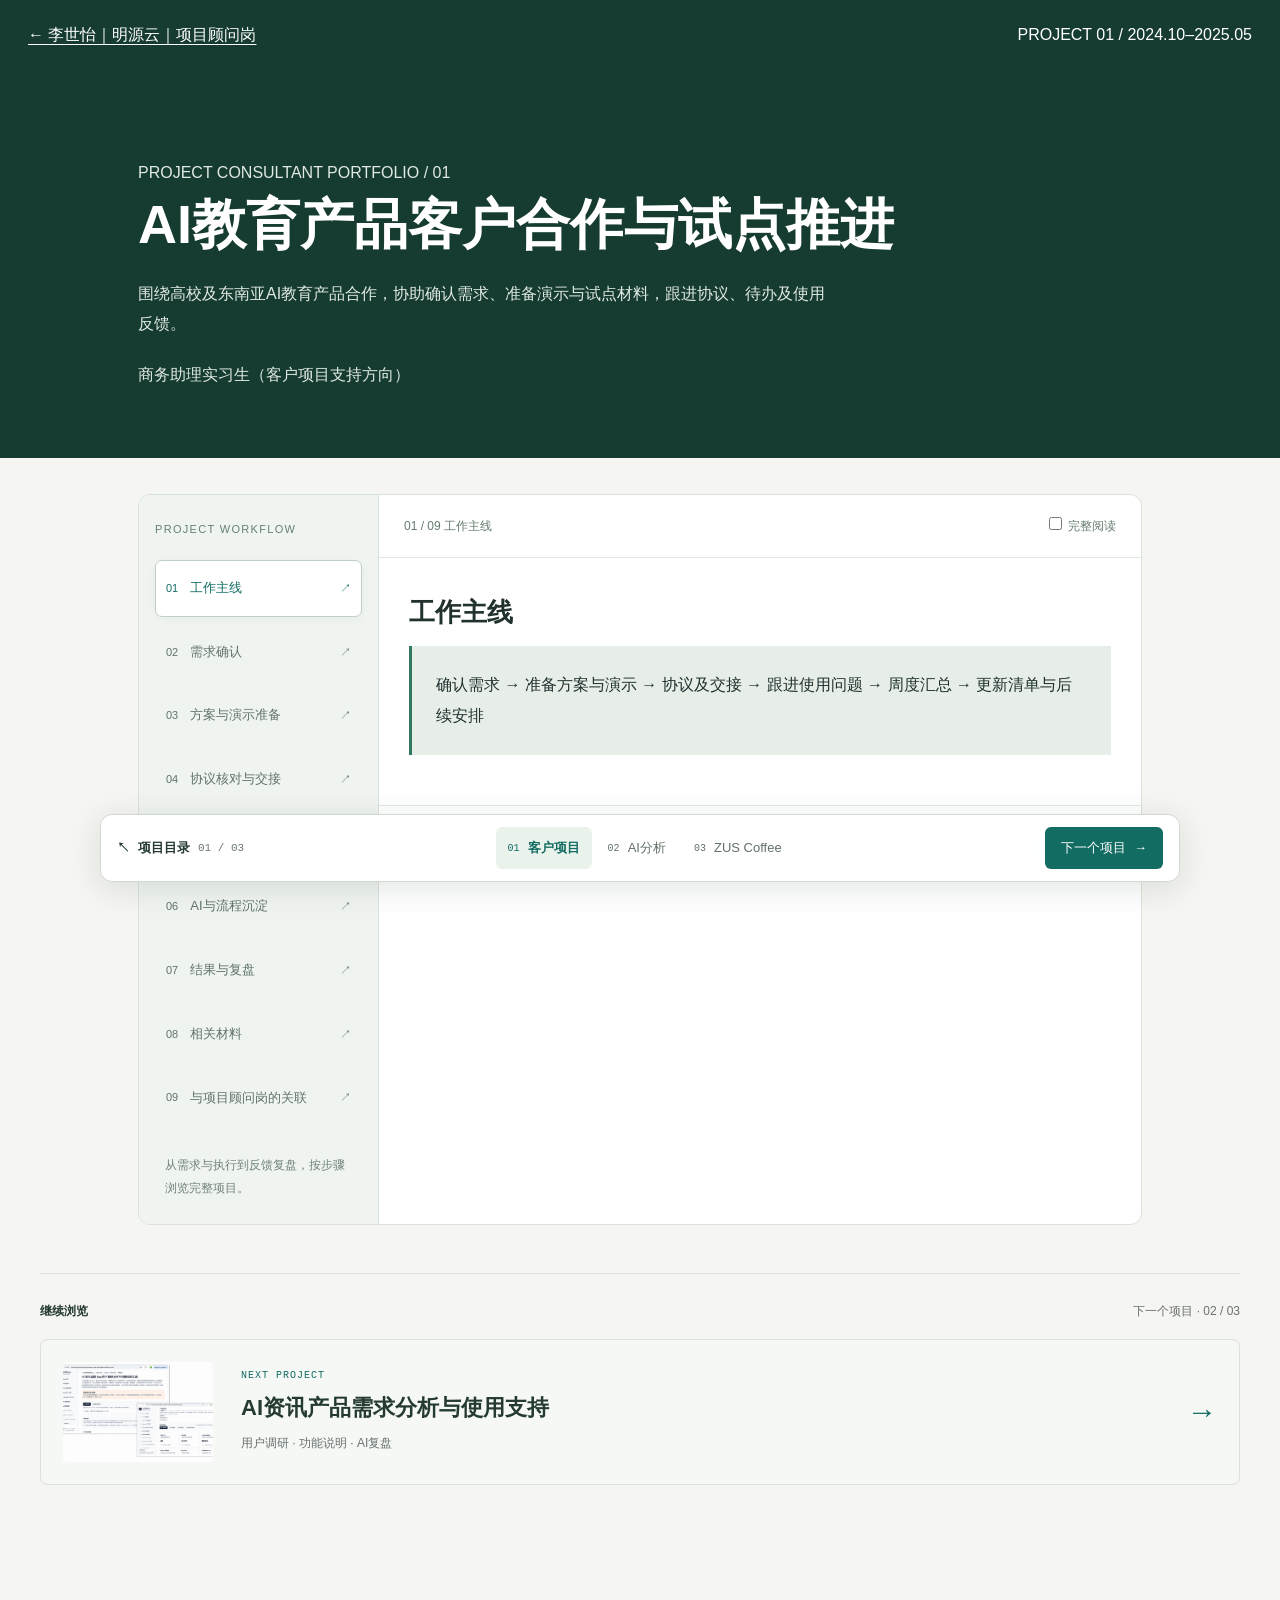
==== commit aaf62908: "Add step-by-step project workflow panels" ====
--- a/docs/projects/ai-education-partnership/case_study.html
+++ b/docs/projects/ai-education-partnership/case_study.html
@@ -262,4 +262,4 @@
     }
     @media (prefers-reduced-motion: reduce) { html { scroll-behavior: auto; } }
   
-body{background:#f5f5f1;color:#20312e;font:16px/1.9 -apple-system,BlinkMacSystemFont,"PingFang SC",sans-serif} .case-wrap{max-width:1060px;margin:auto;padding:0 28px}.case-top{background:#163c32;color:white;padding:20px 28px;display:flex;justify-content:space-between;gap:20px;flex-wrap:wrap}.case-top a{color:inherit}.case-hero{background:#163c32;color:white;padding:68px 0}.case-hero h1{font-size:clamp(30px,5vw,54px);line-height:1.3;max-width:900px}.case-hero p{max-width:700px;margin-top:20px;color:#e0e9e3}.case-section{padding:38px 0;border-bottom:1px solid #d2dcd5}.case-section h2{font-size:27px;margin-bottom:16px}.label{font-size:12px;color:#658277;letter-spacing:.14em}.loop{padding:24px;background:#e7eee8;border-left:3px solid #327861}.evidence-grid{display:grid;grid-template-columns:repeat(2,minmax(0,1fr));gap:24px;margin-top:24px}.evidence-grid img{width:100%;height:340px;object-fit:contain;background:white}.evidence-grid figure{margin:0}.evidence-grid figcaption,.note{font-size:13px;color:#62746c}.project-nav{display:flex;flex-wrap:wrap;gap:20px;padding:35px 0}.cta{display:inline-block;margin:20px 0;background:#163c32;color:white;padding:12px 20px}.proof{padding:24px;border:1px solid #cbd7cf;background:white}@media(max-width:640px){.evidence-grid{grid-template-columns:1fr}.case-hero{padding:40px 0}.case-top{font-size:13px}.evidence-grid img{height:280px}}</style><link rel="stylesheet" href="../project-navigation.css"></head><body><header class="case-top"><a href="../../index.html">← 李世怡｜明源云｜项目顾问岗</a><span>PROJECT 01 / 2024.10–2025.05</span></header><main><div class="case-hero"><div class="case-wrap"><p>PROJECT CONSULTANT PORTFOLIO / 01</p><h1>AI教育产品客户合作与试点推进</h1><p>围绕高校及东南亚AI教育产品合作，协助确认需求、准备演示与试点材料，跟进协议、待办及使用反馈。</p><p>商务助理实习生（客户项目支持方向）</p></div></div><div class="case-wrap"><section class="case-section"><h2>工作主线</h2><p class="loop">确认需求 → 准备方案与演示 → 协议及交接 → 跟进使用问题 → 周度汇总 → 更新清单与后续安排</p></section><section id="step-0" class="case-section"><p class="label">01 / PROCESS</p><h2>需求确认</h2><p>通过邮件及会议梳理高校客户需求、试用安排与合作条件，建立客户台账，记录沟通要点和待办事项。先明确客户要解决的问题，再为方案讨论准备产品信息。</p></section><section id="step-1" class="case-section"><p class="label">02 / PROCESS</p><h2>方案与演示准备</h2><p>根据已确认的需求准备产品介绍及合作方案；会前确认参会人员、演示账号与培训材料，支持产品演示、试点及合作会议。将客户关注点带入演示与讨论。</p></section><section id="step-2" class="case-section"><p class="label">03 / PROCESS</p><h2>协议核对与交接</h2><p>核对合作协议的主体信息、服务范围、双方分工及付款节点，汇总修改意见并跟进版本确认；对接业务与财务完成审批、盖章及归档，支持协议签署与项目交接。</p></section><section id="step-3" class="case-section"><p class="label">04 / PROCESS</p><h2>待办跟踪</h2><p>会后整理纪要，明确事项负责人及完成时间；协调产品团队处理使用问题，每周汇总进展和未完成事项，使沟通结果进入后续行动。</p></section><section id="step-4" class="case-section"><p class="label">05 / PROCESS</p><h2>AI与流程沉淀</h2><p>利用AI梳理客户跟进和资料准备中的重复步骤，经人工核对后整理为SOP、检查清单与常用模板。将反复出现的资料要求和问题纳入后续准备。</p></section><section class="case-section"><h2>结果与复盘</h2><p>将客户沟通、演示试用、协议核对与项目交接串联起来，通过会议纪要和每周进展汇总跟进待办，并沉淀SOP、检查清单与常用模板，支持后续项目按统一流程推进。</p></section><section class="case-section"><h2>相关材料</h2><p class="note">保留参考站已有材料；图片用于展示相应场景，品牌资料不代表全部由本人独立制作。流程表述按本版简历整理，未展示客户内部明细。</p><div class="evidence-grid"><figure><a href="../../works/covers/education-pilot.png" target="_blank" rel="noopener"><img src="../../works/covers/education-pilot.png" alt="高校交流场景" loading="lazy"></a><figcaption>高校交流场景</figcaption></figure><figure><a href="assets/evidence-latest-01.jpg" target="_blank" rel="noopener"><img src="assets/evidence-latest-01.jpg" alt="初步信息同步记录" loading="lazy"></a><figcaption>初步信息同步记录</figcaption></figure><figure><a href="assets/evidence-latest-04.jpg" target="_blank" rel="noopener"><img src="assets/evidence-latest-04.jpg" alt="文件发送与流程跟进记录" loading="lazy"></a><figcaption>文件发送与流程跟进记录</figcaption></figure></div></section><section class="case-section"><h2>与项目顾问岗的关联</h2><p>从业务信息中明确任务，配合准备材料与执行，记录反馈并跟进下一步。保留项目原有业务背景，体现可迁移的需求理解、沟通协同与问题跟进能力。</p></section></div></main><script src="../project-navigation.js"></script></body></html>+body{background:#f5f5f1;color:#20312e;font:16px/1.9 -apple-system,BlinkMacSystemFont,"PingFang SC",sans-serif} .case-wrap{max-width:1060px;margin:auto;padding:0 28px}.case-top{background:#163c32;color:white;padding:20px 28px;display:flex;justify-content:space-between;gap:20px;flex-wrap:wrap}.case-top a{color:inherit}.case-hero{background:#163c32;color:white;padding:68px 0}.case-hero h1{font-size:clamp(30px,5vw,54px);line-height:1.3;max-width:900px}.case-hero p{max-width:700px;margin-top:20px;color:#e0e9e3}.case-section{padding:38px 0;border-bottom:1px solid #d2dcd5}.case-section h2{font-size:27px;margin-bottom:16px}.label{font-size:12px;color:#658277;letter-spacing:.14em}.loop{padding:24px;background:#e7eee8;border-left:3px solid #327861}.evidence-grid{display:grid;grid-template-columns:repeat(2,minmax(0,1fr));gap:24px;margin-top:24px}.evidence-grid img{width:100%;height:340px;object-fit:contain;background:white}.evidence-grid figure{margin:0}.evidence-grid figcaption,.note{font-size:13px;color:#62746c}.project-nav{display:flex;flex-wrap:wrap;gap:20px;padding:35px 0}.cta{display:inline-block;margin:20px 0;background:#163c32;color:white;padding:12px 20px}.proof{padding:24px;border:1px solid #cbd7cf;background:white}@media(max-width:640px){.evidence-grid{grid-template-columns:1fr}.case-hero{padding:40px 0}.case-top{font-size:13px}.evidence-grid img{height:280px}}</style><link rel="stylesheet" href="../project-navigation.css"><link rel="stylesheet" href="../case-workflow.css"></head><body><header class="case-top"><a href="../../index.html">← 李世怡｜明源云｜项目顾问岗</a><span>PROJECT 01 / 2024.10–2025.05</span></header><main><div class="case-hero"><div class="case-wrap"><p>PROJECT CONSULTANT PORTFOLIO / 01</p><h1>AI教育产品客户合作与试点推进</h1><p>围绕高校及东南亚AI教育产品合作，协助确认需求、准备演示与试点材料，跟进协议、待办及使用反馈。</p><p>商务助理实习生（客户项目支持方向）</p></div></div><div class="case-wrap"><section class="case-section"><h2>工作主线</h2><p class="loop">确认需求 → 准备方案与演示 → 协议及交接 → 跟进使用问题 → 周度汇总 → 更新清单与后续安排</p></section><section id="step-0" class="case-section"><p class="label">01 / PROCESS</p><h2>需求确认</h2><p>通过邮件及会议梳理高校客户需求、试用安排与合作条件，建立客户台账，记录沟通要点和待办事项。先明确客户要解决的问题，再为方案讨论准备产品信息。</p></section><section id="step-1" class="case-section"><p class="label">02 / PROCESS</p><h2>方案与演示准备</h2><p>根据已确认的需求准备产品介绍及合作方案；会前确认参会人员、演示账号与培训材料，支持产品演示、试点及合作会议。将客户关注点带入演示与讨论。</p></section><section id="step-2" class="case-section"><p class="label">03 / PROCESS</p><h2>协议核对与交接</h2><p>核对合作协议的主体信息、服务范围、双方分工及付款节点，汇总修改意见并跟进版本确认；对接业务与财务完成审批、盖章及归档，支持协议签署与项目交接。</p></section><section id="step-3" class="case-section"><p class="label">04 / PROCESS</p><h2>待办跟踪</h2><p>会后整理纪要，明确事项负责人及完成时间；协调产品团队处理使用问题，每周汇总进展和未完成事项，使沟通结果进入后续行动。</p></section><section id="step-4" class="case-section"><p class="label">05 / PROCESS</p><h2>AI与流程沉淀</h2><p>利用AI梳理客户跟进和资料准备中的重复步骤，经人工核对后整理为SOP、检查清单与常用模板。将反复出现的资料要求和问题纳入后续准备。</p></section><section class="case-section"><h2>结果与复盘</h2><p>将客户沟通、演示试用、协议核对与项目交接串联起来，通过会议纪要和每周进展汇总跟进待办，并沉淀SOP、检查清单与常用模板，支持后续项目按统一流程推进。</p></section><section class="case-section"><h2>相关材料</h2><p class="note">保留参考站已有材料；图片用于展示相应场景，品牌资料不代表全部由本人独立制作。流程表述按本版简历整理，未展示客户内部明细。</p><div class="evidence-grid"><figure><a href="../../works/covers/education-pilot.png" target="_blank" rel="noopener"><img src="../../works/covers/education-pilot.png" alt="高校交流场景" loading="lazy"></a><figcaption>高校交流场景</figcaption></figure><figure><a href="assets/evidence-latest-01.jpg" target="_blank" rel="noopener"><img src="assets/evidence-latest-01.jpg" alt="初步信息同步记录" loading="lazy"></a><figcaption>初步信息同步记录</figcaption></figure><figure><a href="assets/evidence-latest-04.jpg" target="_blank" rel="noopener"><img src="assets/evidence-latest-04.jpg" alt="文件发送与流程跟进记录" loading="lazy"></a><figcaption>文件发送与流程跟进记录</figcaption></figure></div></section><section class="case-section"><h2>与项目顾问岗的关联</h2><p>从业务信息中明确任务，配合准备材料与执行，记录反馈并跟进下一步。保留项目原有业务背景，体现可迁移的需求理解、沟通协同与问题跟进能力。</p></section></div></main><script src="../case-workflow.js"></script><script src="../project-navigation.js"></script></body></html>
--- a/docs/projects/case-workflow.css
+++ b/docs/projects/case-workflow.css
@@ -0,0 +1,3 @@
+.case-workflow{display:grid;grid-template-columns:240px minmax(0,1fr);background:#fff;border:1px solid #d9e2dc;border-radius:12px;margin:36px 0 48px;scroll-margin-top:20px;overflow:hidden}.workflow-sidebar{background:#f0f4f0;padding:24px 16px;border-right:1px solid #d9e2dc}.workflow-eyebrow{font-size:11px;letter-spacing:.12em;color:#638072;margin-bottom:20px}.workflow-tabs{display:grid;gap:7px}.workflow-tabs button{display:flex;align-items:center;gap:12px;width:100%;padding:15px 10px;text-align:left;border:1px solid transparent;border-radius:7px;background:transparent;color:#607369;font:inherit;cursor:pointer}.workflow-tabs button strong{font-size:13px;font-weight:500;flex:1}.workflow-tabs button>span{font-size:11px}.workflow-tabs button[aria-selected=true]{background:#fff;border-color:#bfd0c4;color:#126c62;box-shadow:0 2px 8px #1838290a}.workflow-note{font-size:12px;color:#718378;margin:28px 10px 0}.workflow-main{min-width:0}.workflow-heading{display:flex;align-items:center;justify-content:space-between;gap:16px;padding:19px 25px;border-bottom:1px solid #e0e7e2;font-size:12px;color:#657b6e}.workflow-heading label{white-space:nowrap;cursor:pointer}.workflow-heading input{accent-color:#126c62}.workflow-content{padding:10px 30px 24px}.workflow-content .case-section{padding:26px 0;border:0}.workflow-content .case-section[hidden]{display:none!important}.workflow-content h2{font-size:26px}.workflow-content .evidence-grid{grid-template-columns:1fr}.workflow-pager{display:flex;align-items:center;justify-content:space-between;gap:12px;padding:20px 24px;border-top:1px solid #e0e7e2}.workflow-pager button{padding:11px 15px;border:1px solid #c6d8cd;border-radius:6px;color:#126c62;background:#f2f7f3;font:inherit;font-size:12px;cursor:pointer}.workflow-pager button:disabled{opacity:.4;cursor:default}.workflow-pager>span{font:11px monospace;color:#718378}.workflow-tabs button:focus-visible,.workflow-pager button:focus-visible{outline:2px solid #126c62;outline-offset:2px}@media(max-width:760px){.case-workflow{grid-template-columns:1fr}.workflow-sidebar{padding:14px;border-right:0;border-bottom:1px solid #d9e2dc}.workflow-tabs{display:flex;overflow-x:auto}.workflow-tabs button{width:auto;white-space:nowrap;flex-shrink:0;padding:12px}.workflow-tabs button>span:last-child,.workflow-note{display:none}.workflow-eyebrow{margin-bottom:10px}.workflow-content{padding:5px 20px 20px}.workflow-heading{padding:16px}.workflow-pager{padding:16px;flex-wrap:wrap}.workflow-content h2{font-size:23px}.workflow-pager .workflow-next{max-width:60%;text-align:left}}@media print{.workflow-sidebar,.workflow-heading,.workflow-pager{display:none}.case-workflow{display:block;border:0}.workflow-content .case-section[hidden]{display:block!important}}
+
+.workflow-content .label{display:none}
